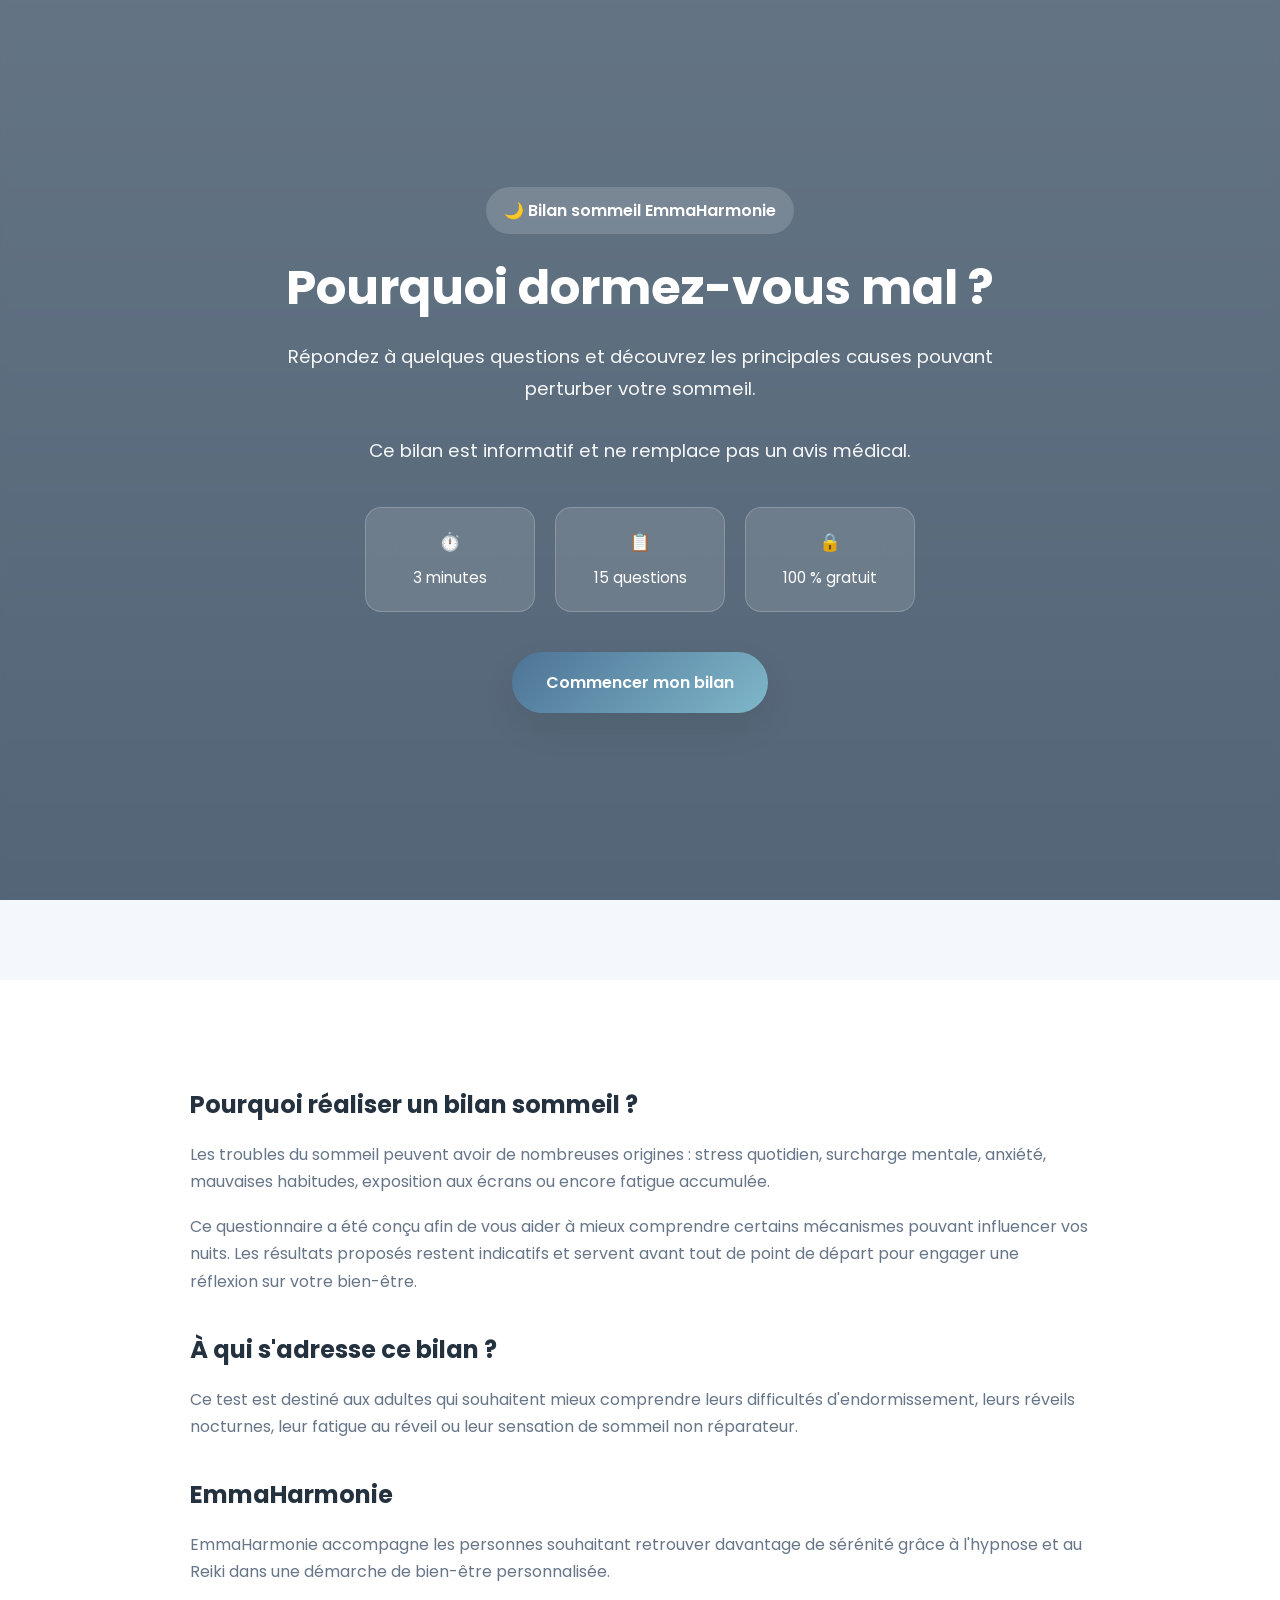
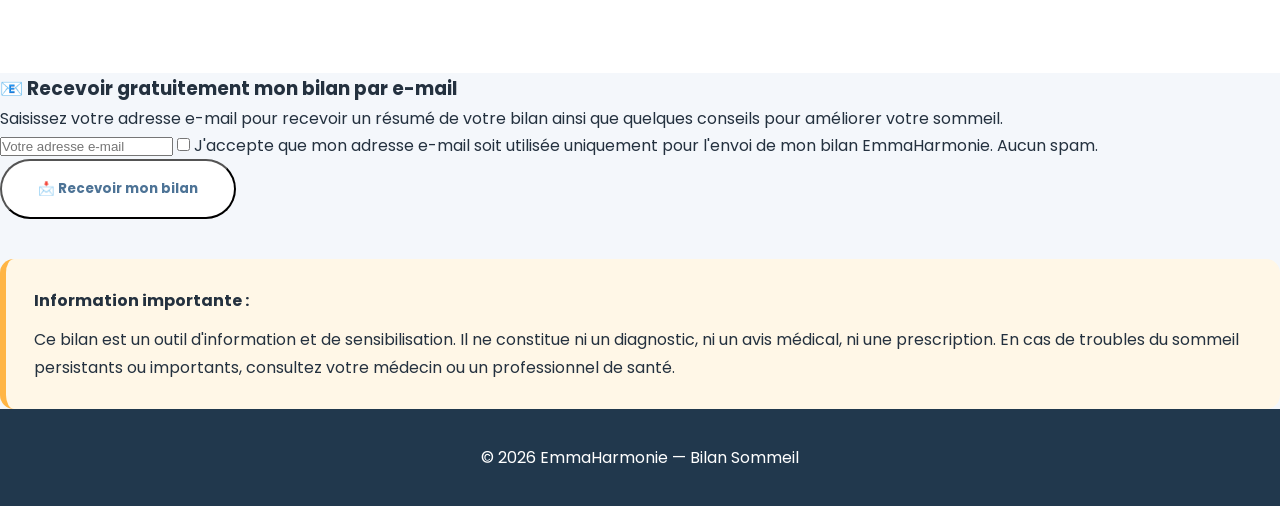
==== index.html @ 005f0a8c "Update index.html" ====
<!DOCTYPE html>
<html lang="fr">

<head>

    <meta charset="UTF-8">
    <meta name="viewport" content="width=device-width, initial-scale=1.0">

    <title>Bilan Sommeil Gratuit | Découvrez pourquoi vous dormez mal | EmmaHarmonie</title>

    <meta name="description"
        content="Faites gratuitement votre bilan sommeil EmmaHarmonie en moins de 3 minutes. Découvrez les causes probables de vos difficultés à dormir et obtenez des conseils personnalisés.">

    <meta name="robots" content="index,follow">

    <meta name="theme-color" content="#3f5c77">

    <link rel="preconnect" href="https://fonts.googleapis.com">
    <link rel="preconnect" href="https://fonts.gstatic.com" crossorigin>

    <link
        href="https://fonts.googleapis.com/css2?family=Poppins:wght@300;400;500;600;700&display=swap"
        rel="stylesheet">

    <link rel="stylesheet" href="style.css">

</head>

<body>

<header class="hero">

    <div class="hero-overlay"></div>

    <div class="hero-content">

        <span class="badge">
            🌙 Bilan sommeil EmmaHarmonie
        </span>

        <h1>
            Pourquoi dormez-vous mal ?
        </h1>

        <p class="hero-text">

            Répondez à quelques questions et découvrez les principales causes
            pouvant perturber votre sommeil.

            <br><br>

            Ce bilan est informatif et ne remplace pas un avis médical.

        </p>

        <div class="hero-infos">

            <div class="info-card">
                ⏱️
                <span>3 minutes</span>
            </div>

            <div class="info-card">
                📋
                <span>15 questions</span>
            </div>

            <div class="info-card">
                🔒
                <span>100 % gratuit</span>
            </div>

        </div>

        <button id="startBtn" class="primary-btn">
            Commencer mon bilan
        </button>

    </div>

</header>

<main>

<section id="quizSection" class="hidden">

    <div class="quiz-container">

        <div class="progress-top">

            <div class="progress-text">

                <span id="questionNumber">
                    Question 1 / 15
                </span>

                <span id="progressPercent">
                    0 %
                </span>

            </div>

            <div class="progress-bar">

                <div id="progressFill"></div>

            </div>

        </div>

        <div class="question-card">

            <h2 id="questionTitle"></h2>

            <div id="answersContainer"></div>

        </div>

        <div class="navigation">

            <button
                id="previousBtn"
                class="secondary-btn">

                ← Précédent

            </button>

            <button
                id="nextBtn"
                class="primary-btn">

                Suivant →

            </button>

        </div>

    </div>

</section>

<section
    id="resultSection"
    class="hidden">

    <div class="result-container">

        <div class="score-circle">

            <svg
                viewBox="0 0 220 220">

                <circle
                    class="bg-circle"
                    cx="110"
                    cy="110"
                    r="90">
                </circle>

                <circle
                    id="scoreCircle"
                    class="progress-circle"
                    cx="110"
                    cy="110"
                    r="90">
                </circle>

            </svg>

            <div class="score-content">

                <span id="scoreValue">
                    0%
                </span>

                <small>
                    Qualité du sommeil
                </small>

            </div>

        </div>

        <h2>
            Votre bilan personnalisé
        </h2>

        <p class="intro-result">

            D'après vos réponses, plusieurs facteurs semblent
            influencer la qualité de votre sommeil.

        </p>

        <div class="profiles" style="text-align:center;">

            <h3 class="result-title">
🧠 Votre profil principal
</h3>

<p class="result-subtitle">
Les trois facteurs ci-dessous sont ceux qui influencent le plus votre sommeil d'après vos réponses.
</p>
<div id="profileCards"></div>
            <div style="height:20px;"></div>

        </div>

        <div class="analysis">

            <h3>
                Ce que cela signifie
            </h3>

            <div id="analysisText"></div>

        </div>

        <div class="tips">

            <h3>
                Premières pistes d'amélioration
            </h3>

            <div id="tipsText"></div>

        </div>

                <div class="therapy-section">

            <div class="therapy-card">

                <h3>
                    🌿 Comment l'hypnose peut vous accompagner
                </h3>

                <p>

                    Lorsque le sommeil est perturbé par le stress, les pensées
                    envahissantes, les ruminations ou certaines habitudes de vie,
                    l'hypnose peut aider à retrouver un état de détente plus
                    profond.

                </p>

                <p>

                    Les séances visent notamment à favoriser le lâcher-prise,
                    diminuer l'hyperactivité mentale, améliorer l'endormissement
                    et retrouver un sommeil plus réparateur.

                </p>

            </div>

            <div class="therapy-card">

                <h3>
                    ✨ Comment le Reiki peut compléter cet accompagnement
                </h3>

                <p>

                    Le Reiki est une approche de relaxation qui favorise
                    l'apaisement physique et émotionnel. De nombreuses personnes
                    ressentent une profonde détente pendant ou après une séance,
                    ce qui peut contribuer à un meilleur équilibre général.

                </p>

                <p>

                    Selon votre situation, l'hypnose et le Reiki peuvent être
                    complémentaires afin d'agir sur plusieurs dimensions de votre
                    bien-être.

                </p>

            </div>

        </div>

        <div class="medical-warning">

            <strong>
                Information importante
            </strong>

            <p>

                Ce bilan est fourni à titre informatif. Il ne constitue pas un
                diagnostic médical et ne remplace pas une consultation avec un
                professionnel de santé.

            </p>

            <p>

                En cas de fatigue importante, de douleurs, de troubles du
                sommeil persistants, de somnolence inhabituelle ou de toute
                inquiétude concernant votre santé, consultez votre médecin.

            </p>

        </div>

        <div class="cta">

            <h3>
                Envie d'améliorer durablement votre sommeil ?
            </h3>

            <p>

                Votre bilan met en évidence plusieurs facteurs pouvant perturber votre sommeil. Un accompagnement personnalisé en hypnose et/ou Reiki peut vous aider à retrouver des nuits plus sereines.

            </p>

            <a
                href="https://www.planity.com/emmanuelle-luu-emmaharmonie-hypnose-reiki-77450-isles-les-villenoy"
                target="_blank"
                rel="noopener"
                class="booking-btn">

                📅 Je réserve mon accompagnement personnalisé

            </a>

        </div>

    </div>

    <div class="email-box">

    <h3>📧 Recevoir gratuitement mon bilan par e-mail</h3>

    <p>
        Recevez votre bilan personnalisé ainsi que quelques conseils pratiques.
    </p>

    <input
        type="text"
        id="userName"
        placeholder="Votre prénom (facultatif)">

    <input
        type="email"
        id="userEmail"
        placeholder="Votre adresse e-mail">

    <label class="rgpd">

        <input type="checkbox" id="rgpd">

        J'accepte de recevoir mon bilan par e-mail et j'ai pris connaissance de la politique de confidentialité.

    </label>

    <button id="emailBtn" class="booking-btn">

        📧 Recevoir mon bilan

    </button>

</div>
    
</section>

<section class="seo-content">

    <div class="seo-container">

        <h2>
            Pourquoi réaliser un bilan sommeil ?
        </h2>

        <p>

            Les troubles du sommeil peuvent avoir de nombreuses origines :
            stress quotidien, surcharge mentale, anxiété, mauvaises habitudes,
            exposition aux écrans ou encore fatigue accumulée.

        </p>

        <p>

            Ce questionnaire a été conçu afin de vous aider à mieux comprendre
            certains mécanismes pouvant influencer vos nuits. Les résultats
            proposés restent indicatifs et servent avant tout de point de départ
            pour engager une réflexion sur votre bien-être.

        </p>

        <h2>
            À qui s'adresse ce bilan ?
        </h2>

        <p>

            Ce test est destiné aux adultes qui souhaitent mieux comprendre
            leurs difficultés d'endormissement, leurs réveils nocturnes,
            leur fatigue au réveil ou leur sensation de sommeil non réparateur.

        </p>

        <h2>
            EmmaHarmonie
        </h2>

        <p>

            EmmaHarmonie accompagne les personnes souhaitant retrouver davantage
            de sérénité grâce à l'hypnose et au Reiki dans une démarche de
            bien-être personnalisée.

        </p>

    </div>

</section>

</main>


<div class="email-box">

    <h3>📧 Recevoir gratuitement mon bilan par e-mail</h3>

    <p>
        Saisissez votre adresse e-mail pour recevoir un résumé de votre bilan
        ainsi que quelques conseils pour améliorer votre sommeil.
    </p>

    <input
        type="email"
        id="email"
        placeholder="Votre adresse e-mail">

    <label class="rgpd">
        <input type="checkbox" id="consent">
        J'accepte que mon adresse e-mail soit utilisée uniquement pour
        l'envoi de mon bilan EmmaHarmonie. Aucun spam.
    </label>

    <button id="sendEmail" class="booking-btn">
        📩 Recevoir mon bilan
    </button>

    <p class="medical-warning">
        <strong>Information importante :</strong> Ce bilan est un outil
        d'information et de sensibilisation. Il ne constitue ni un diagnostic,
        ni un avis médical, ni une prescription. En cas de troubles du sommeil
        persistants ou importants, consultez votre médecin ou un professionnel
        de santé.
    </p>

</div>

    
<footer>

    <p>

        © 2026 EmmaHarmonie — Bilan Sommeil

    </p>

</footer>

<script src="script.js"></script>

</body>

</html>
---- style.css ----
/* ===================================================================
   EmmaHarmonie - Bilan Sommeil
   style.css
   =================================================================== */

:root {

    --primary: #4d7396;
    --primary-dark: #35546f;
    --secondary: #7fb7c9;
    --accent: #82c6a8;

    --background: #f4f7fb;
    --surface: #ffffff;

    --text: #24313f;
    --text-light: #667688;

    --border: #dde6ef;

    --success: #48b87a;
    --warning: #ffb545;

    --shadow: 0 15px 35px rgba(0,0,0,.08);

    --radius: 18px;

}

*{
    margin:0;
    padding:0;
    box-sizing:border-box;
}

html{

    scroll-behavior:smooth;

}

body{

    font-family:"Poppins",sans-serif;

    background:var(--background);

    color:var(--text);

    line-height:1.7;

}

img{

    max-width:100%;

}

button{

    font-family:inherit;

}

.hidden{

    display:none;

}

/* ====================================================== */

.hero{

    position:relative;

    min-height:100vh;

    display:flex;

    align-items:center;

    justify-content:center;

    padding:60px 20px;

    background:

        linear-gradient(rgba(38,60,82,.70),
        rgba(38,60,82,.78)),

        url("https://images.unsplash.com/photo-1506744038136-46273834b3fb?auto=format&fit=crop&w=1600&q=80");

    background-size:cover;

    background-position:center;

}

.hero-overlay{

    position:absolute;

    inset:0;

    backdrop-filter:blur(3px);

    pointer-events:none;

}

.hero-content{

    position:relative;

    max-width:850px;

    text-align:center;

    color:#fff;

    z-index:2;

}

.badge{

    display:inline-block;

    background:rgba(255,255,255,.16);

    padding:10px 18px;

    border-radius:999px;

    margin-bottom:25px;

    font-weight:600;

    backdrop-filter:blur(12px);

}

.hero h1{

    font-size:3rem;

    line-height:1.2;

    margin-bottom:25px;

}

.hero-text{

    font-size:1.15rem;

    opacity:.95;

    max-width:720px;

    margin:auto;

}

.hero-infos{

    display:flex;

    justify-content:center;

    gap:20px;

    flex-wrap:wrap;

    margin:40px 0;

}

.info-card{

    width:170px;

    background:rgba(255,255,255,.12);

    border:1px solid rgba(255,255,255,.2);

    border-radius:16px;

    padding:20px;

    backdrop-filter:blur(15px);

    font-size:1.1rem;

}

.info-card span{

    display:block;

    margin-top:8px;

    font-size:.95rem;

}

/* ====================================================== */

.primary-btn{

    background:linear-gradient(
        135deg,
        var(--primary),
        var(--secondary)
    );

    color:#fff;

    border:none;

    border-radius:999px;

    padding:18px 34px;

    cursor:pointer;

    font-size:1rem;

    font-weight:600;

    transition:.25s;

    box-shadow:var(--shadow);

}

.primary-btn:hover{

    transform:translateY(-3px);

}

.secondary-btn{

    background:#fff;

    border:1px solid var(--border);

    border-radius:999px;

    padding:16px 30px;

    cursor:pointer;

    font-weight:600;

}

.secondary-btn:hover{

    background:#f8fbff;

}

/* ====================================================== */

.quiz-container{

    max-width:900px;

    margin:60px auto;

    padding:20px;

}

.progress-top{

    margin-bottom:35px;

}

.progress-text{

    display:flex;

    justify-content:space-between;

    margin-bottom:12px;

    font-weight:600;

}

.progress-bar{

    height:14px;

    background:#e7edf5;

    border-radius:999px;

    overflow:hidden;

}

#progressFill{

    height:100%;

    width:0;

    background:linear-gradient(
        90deg,
        var(--primary),
        var(--accent)
    );

    transition:.35s;

}

.question-card{

    background:var(--surface);

    border-radius:var(--radius);

    padding:45px;

    box-shadow:var(--shadow);

}

.question-card h2{

    margin-bottom:35px;

    font-size:1.6rem;

}

#answersContainer{

    display:grid;

    gap:16px;

}

.answer{

    border:2px solid var(--border);

    border-radius:16px;

    padding:18px;

    cursor:pointer;

    transition:.25s;

    background:#fff;

}

.answer:hover{

    border-color:var(--primary);

    transform:translateY(-2px);

}

.answer.selected{

    background:#eef6fb;

    border-color:var(--primary);

}

.navigation{

    display:flex;

    justify-content:space-between;

    margin-top:35px;

}

/* ====================================================== */
/* RESULTATS */
/* ====================================================== */

.result-container{

    max-width:1000px;

    margin:70px auto;

    padding:20px;

}

.score-circle{

    width:260px;

    margin:0 auto 40px;

    position:relative;

}

.score-circle svg{

    width:260px;

    height:260px;

    transform:rotate(-90deg);

}

.bg-circle{

    fill:none;

    stroke:#e8edf3;

    stroke-width:16;

}

.progress-circle{

    fill:none;

    stroke:var(--success);

    stroke-width:16;

    stroke-linecap:round;

    stroke-dasharray:565;

    stroke-dashoffset:565;

    transition:stroke-dashoffset 1.2s ease;

}

.score-content{

    position:absolute;

    inset:0;

    display:flex;

    flex-direction:column;

    align-items:center;

    justify-content:center;

}

.score-content span{

    font-size:3rem;

    font-weight:700;

    color:var(--primary);

}

.score-content small{

    color:var(--text-light);

    font-size:1rem;

}

.result-container h2{

    text-align:center;

    margin-bottom:15px;

}

.intro-result{

    text-align:center;

    max-width:700px;

    margin:0 auto 45px;

    color:var(--text-light);

}

.profiles{

    margin-top:30px;

}

#profileCards{

    display:grid;

    grid-template-columns:repeat(auto-fit,minmax(220px,1fr));

    gap:20px;

    margin-top:25px;

}

.profile-card{

    background:#fff;

    border-radius:18px;

    padding:25px;

    box-shadow:var(--shadow);

    border-top:6px solid var(--primary);

}

.profile-card h4{

    margin-bottom:10px;

}

.profile-percent{

    margin-top:12px;

    font-weight:700;

    color:var(--primary);

}

.analysis,
.tips{

    margin-top:50px;

    background:#fff;

    padding:35px;

    border-radius:18px;

    box-shadow:var(--shadow);

}

.analysis h3,
.tips h3{

    margin-bottom:18px;

}

.analysis p,
.tips p{

    margin-bottom:16px;

}

/* ====================================================== */
/* HYPNOSE / REIKI */
/* ====================================================== */

.therapy-section{

    display:grid;

    grid-template-columns:repeat(auto-fit,minmax(320px,1fr));

    gap:25px;

    margin-top:45px;

}

.therapy-card{

    background:#fff;

    padding:35px;

    border-radius:18px;

    box-shadow:var(--shadow);

}

.therapy-card h3{

    margin-bottom:18px;

}

.therapy-card p{

    margin-bottom:14px;

}

/* ====================================================== */

.medical-warning{

    margin-top:40px;

    background:#fff7e7;

    border-left:6px solid var(--warning);

    padding:28px;

    border-radius:14px;

}

.medical-warning strong{

    display:block;

    margin-bottom:12px;

}

.medical-warning p{

    margin-bottom:12px;

}

/* ====================================================== */

.cta{

    text-align:center;

    margin-top:55px;

    padding:55px 30px;

    background:linear-gradient(
        135deg,
        var(--primary),
        var(--secondary)
    );

    color:#fff;

    border-radius:22px;

}

.cta h3{

    font-size:2rem;

    margin-bottom:15px;

}

.cta p{

    max-width:700px;

    margin:0 auto 30px;

}

.booking-btn{

    display:inline-block;

    padding:18px 36px;

    background:#fff;

    color:var(--primary);

    text-decoration:none;

    border-radius:999px;

    font-weight:700;

    transition:all .30s ease;

}

.booking-btn:hover{

    transform:translateY(-4px) scale(1.03);

box-shadow:0 18px 35px rgba(0,0,0,.18);
}

/* ====================================================== */
/* SEO */
/* ====================================================== */

.seo-content{

    margin-top:80px;

    padding:70px 20px;

    background:#fff;

}

.seo-container{

    max-width:900px;

    margin:auto;

}

.seo-container h2{

    margin:35px 0 15px;

}

.seo-container p{

    margin-bottom:18px;

    color:var(--text-light);

}

/* ====================================================== */

footer{

    background:#21384d;

    color:#fff;

    text-align:center;

    padding:35px 20px;

}

/* ====================================================== */
/* RESPONSIVE */
/* ====================================================== */
/* ====================================================== */
/* Barre de progression des profils */
/* ====================================================== */

.progress-profile{

    width:100%;
    height:10px;
    background:#e7edf5;
    border-radius:999px;
    overflow:hidden;
    margin-top:12px;

}

.progress-profile-fill{

    height:100%;
    background:linear-gradient(
        90deg,
        #4d7396,
        #82c6a8
    );

    border-radius:999px;
    transition:width .8s ease;

}

@media(max-width:900px){
@media(max-width:900px){

    .hero h1{

        font-size:2.2rem;

    }

    .question-card{

        padding:30px;

    }

    .score-circle{

        width:210px;

    }

    .score-circle svg{

        width:210px;
        height:210px;

    }

}

@media(max-width:600px){

    .hero{

        padding:40px 18px;

    }

    .hero-text{

        font-size:1rem;

    }

    .hero-infos{

        flex-direction:column;

        align-items:center;

    }

    .info-card{

        width:100%;

        max-width:260px;

    }

    .navigation{

        flex-direction:column;

        gap:15px;

    }

    .navigation button{

        width:100%;

    }

    .question-card{

        padding:24px;

    }

    .question-card h2{

        font-size:1.3rem;

    }

    .analysis,
    .tips,
    .therapy-card{

        padding:25px;

    }

    .cta{

        padding:40px 22px;

    }

    .cta h3{

        font-size:1.6rem;

    }

}

   .result-title{
    text-align:center;
    font-size:2rem;
    margin-bottom:20px;
    color:#35546f;
    font-weight:700;
}

.result-subtitle{
    text-align:center;
    max-width:700px;
    margin:0 auto 35px;
    color:#667085;
    font-size:1.05rem;
       line-height:1.7;
   }
   .email-box{
    max-width:900px;
    margin:70px auto;
    padding:40px;
    background:#ffffff;
    border-radius:24px;
    box-shadow:0 15px 45px rgba(0,0,0,.08);
}

.email-box h3{
    text-align:center;
    color:#35546f;
    margin-bottom:15px;
    font-size:2rem;
}

.email-box p{
    text-align:center;
    color:#667085;
    margin-bottom:30px;
    line-height:1.7;
}

.email-box input[type="text"],
.email-box input[type="email"]{
    width:100%;
    padding:16px;
    margin-bottom:18px;
    border:1px solid #d7dee8;
    border-radius:12px;
    font-size:16px;
    box-sizing:border-box;
}

.rgpd{
    display:flex;
    align-items:flex-start;
    gap:12px;
    margin:25px 0;
    font-size:14px;
    color:#667085;
    line-height:1.5;
}

.rgpd input{
    margin-top:4px;
    width:auto;
    flex-shrink:0;
}

.email-box button{
    display:block;
    width:100%;
    max-width:340px;
    margin:35px auto 0;
}

.medical-warning{
    margin-top:35px;
    padding:20px;
    border-left:5px solid #e4b363;
    background:#fff8ef;
    border-radius:12px;
    font-size:.95rem;
    line-height:1.7;
}
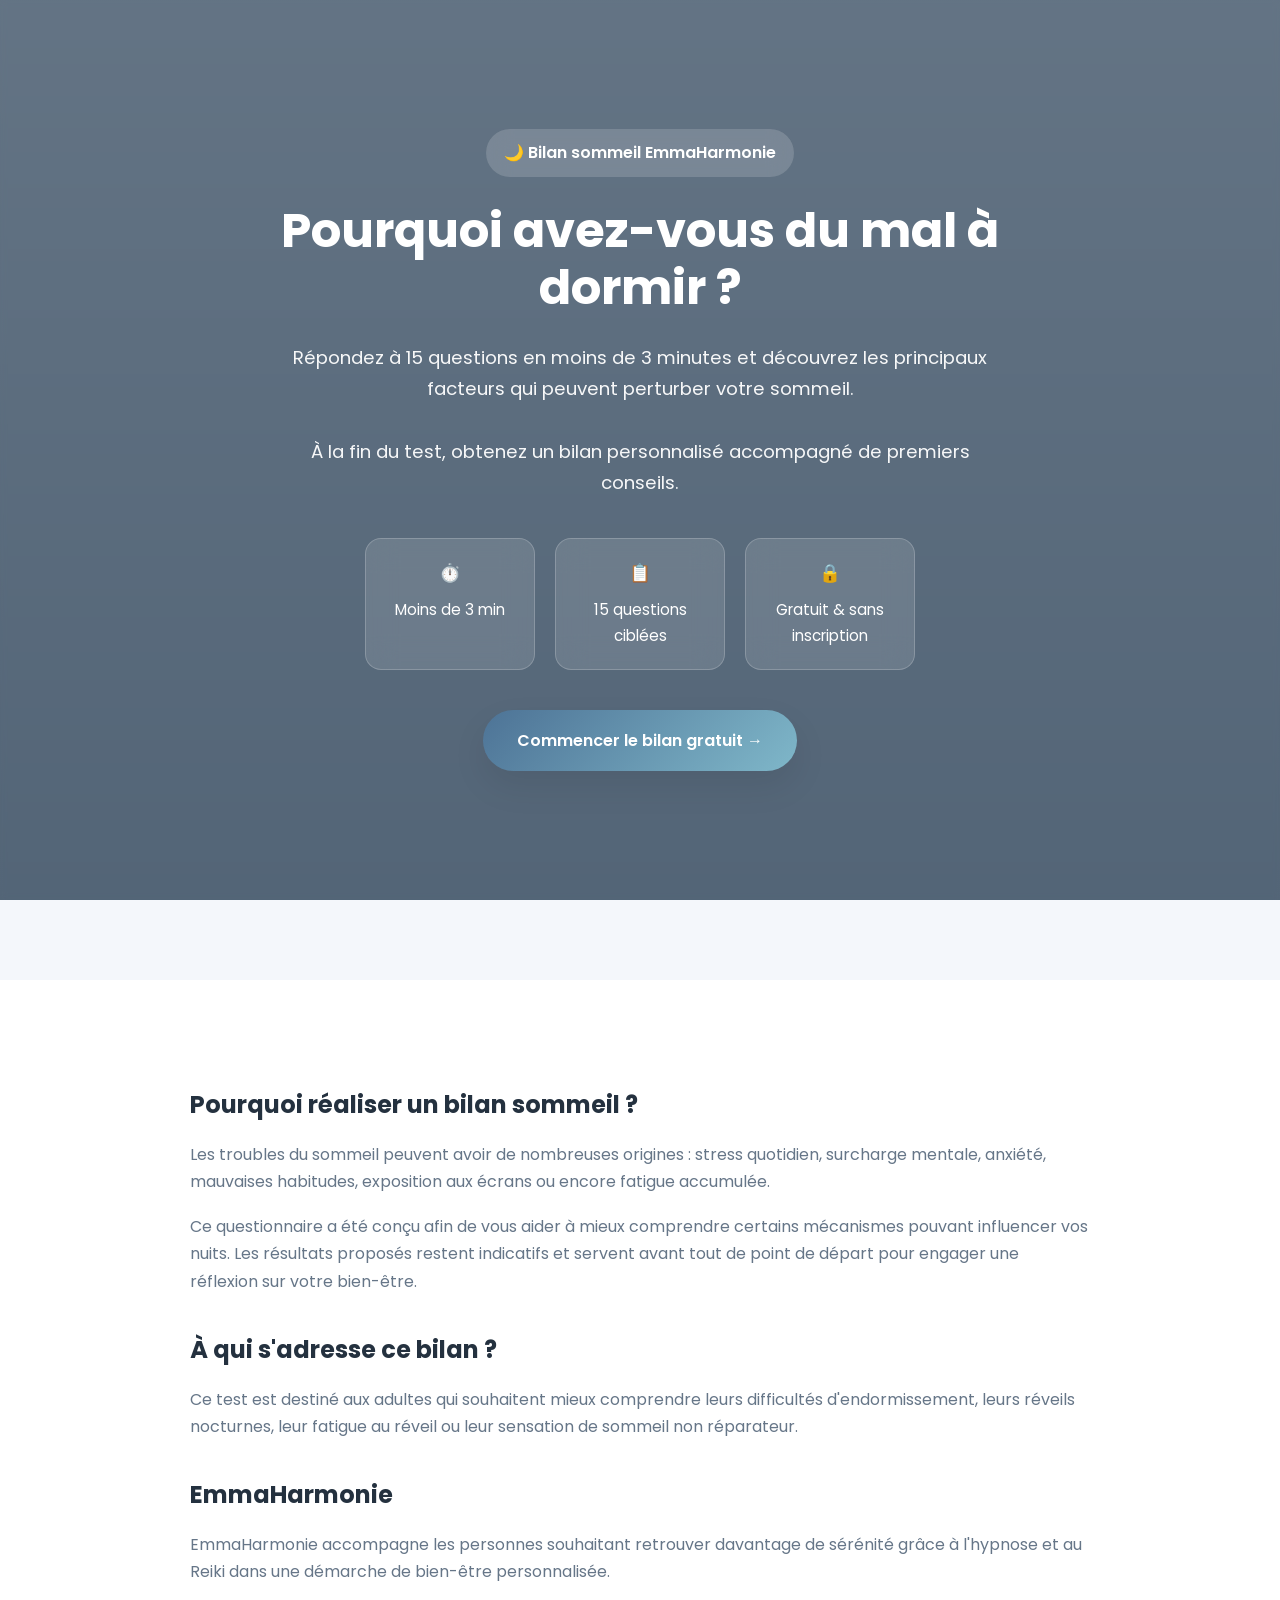
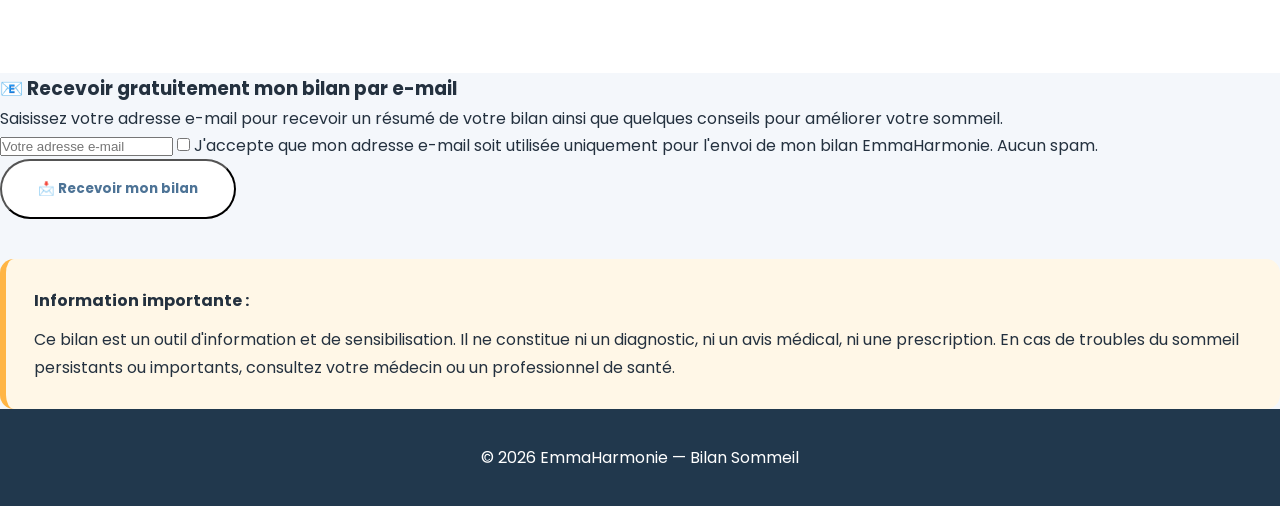
==== commit 623e44dd: "Update index.html" ====
--- a/index.html
+++ b/index.html
@@ -39,41 +39,39 @@
         </span>
 
         <h1>
-            Pourquoi dormez-vous mal ?
+            Pourquoi avez-vous du mal à dormir ?
         </h1>
 
         <p class="hero-text">
 
-            Répondez à quelques questions et découvrez les principales causes
-            pouvant perturber votre sommeil.
-
-            <br><br>
-
-            Ce bilan est informatif et ne remplace pas un avis médical.
-
+            Répondez à 15 questions en moins de 3 minutes et découvrez les principaux facteurs qui peuvent perturber votre sommeil.
+
+<br><br>
+
+À la fin du test, obtenez un bilan personnalisé accompagné de premiers conseils.
         </p>
 
         <div class="hero-infos">
 
             <div class="info-card">
                 ⏱️
-                <span>3 minutes</span>
+                <span>Moins de 3 min</span>
             </div>
 
             <div class="info-card">
                 📋
-                <span>15 questions</span>
+                <span>15 questions ciblées</span>
             </div>
 
             <div class="info-card">
                 🔒
-                <span>100 % gratuit</span>
+                <span>Gratuit & sans inscription</span>
             </div>
 
         </div>
 
         <button id="startBtn" class="primary-btn">
-            Commencer mon bilan
+            Commencer le bilan gratuit →
         </button>
 
     </div>
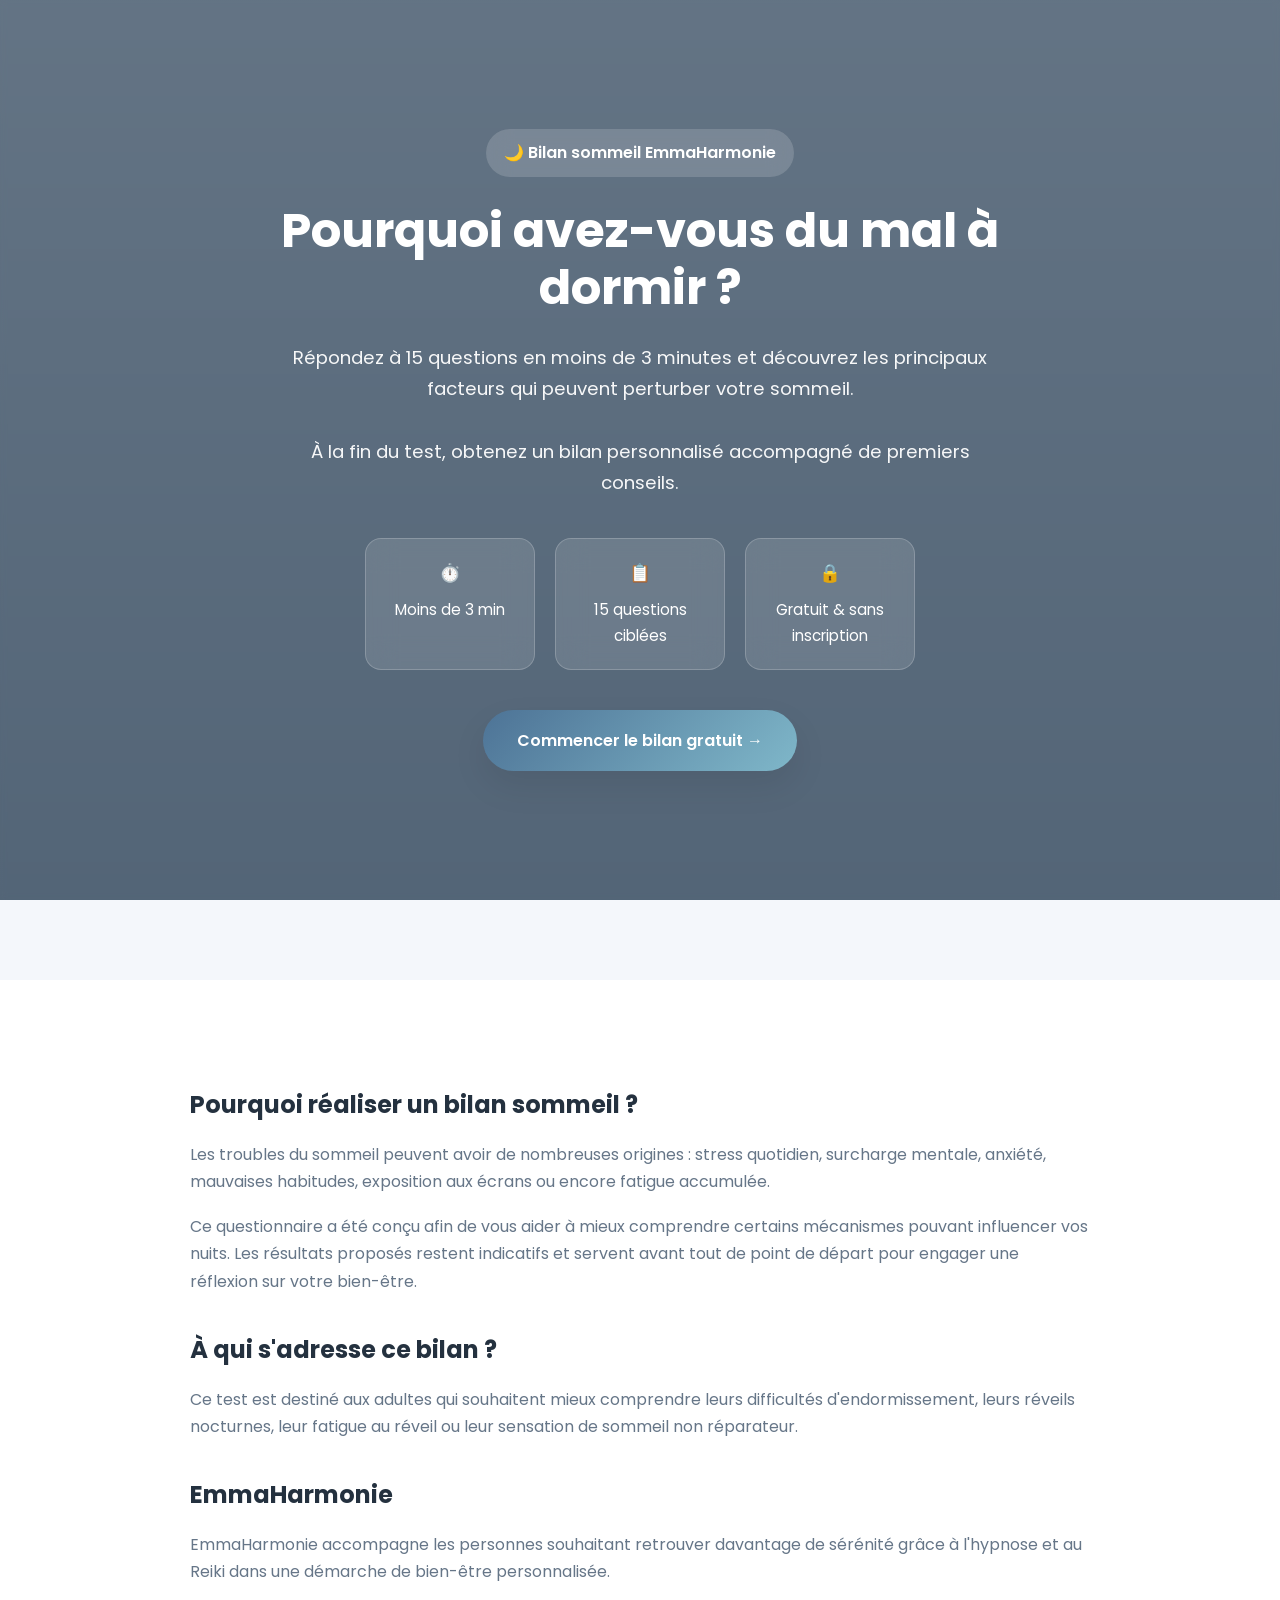
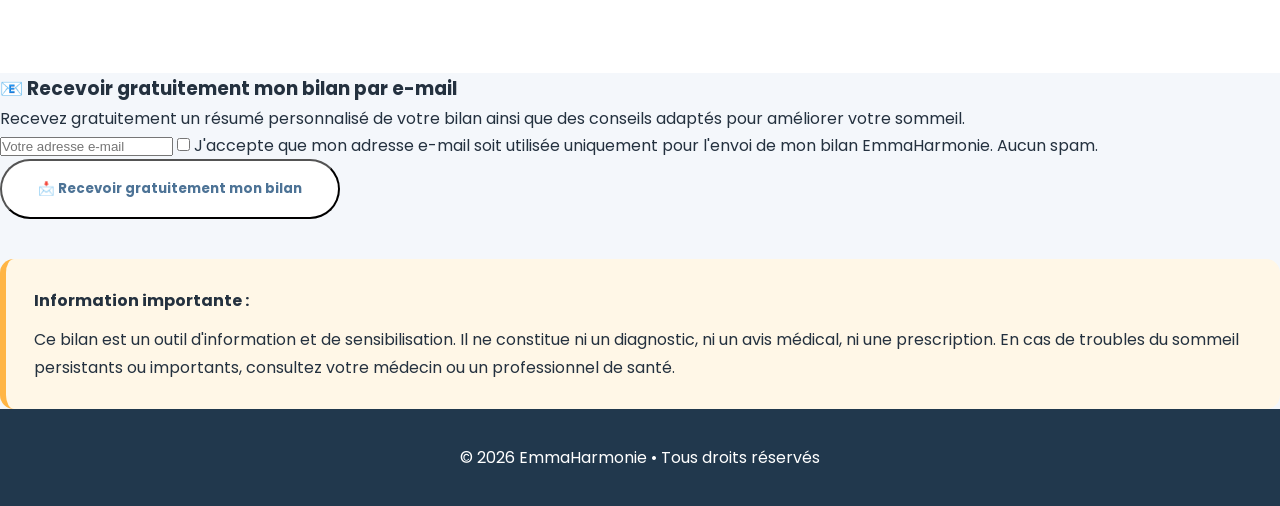
==== commit 3397e800: "Update index.html" ====
--- a/index.html
+++ b/index.html
@@ -426,8 +426,8 @@
     <h3>📧 Recevoir gratuitement mon bilan par e-mail</h3>
 
     <p>
-        Saisissez votre adresse e-mail pour recevoir un résumé de votre bilan
-        ainsi que quelques conseils pour améliorer votre sommeil.
+        Recevez gratuitement un résumé personnalisé de votre bilan 
+        ainsi que des conseils adaptés pour améliorer votre sommeil.
     </p>
 
     <input
@@ -442,7 +442,7 @@
     </label>
 
     <button id="sendEmail" class="booking-btn">
-        📩 Recevoir mon bilan
+        📩 Recevoir gratuitement mon bilan
     </button>
 
     <p class="medical-warning">
@@ -460,7 +460,7 @@
 
     <p>
 
-        © 2026 EmmaHarmonie — Bilan Sommeil
+        © 2026 EmmaHarmonie • Tous droits réservés
 
     </p>
 
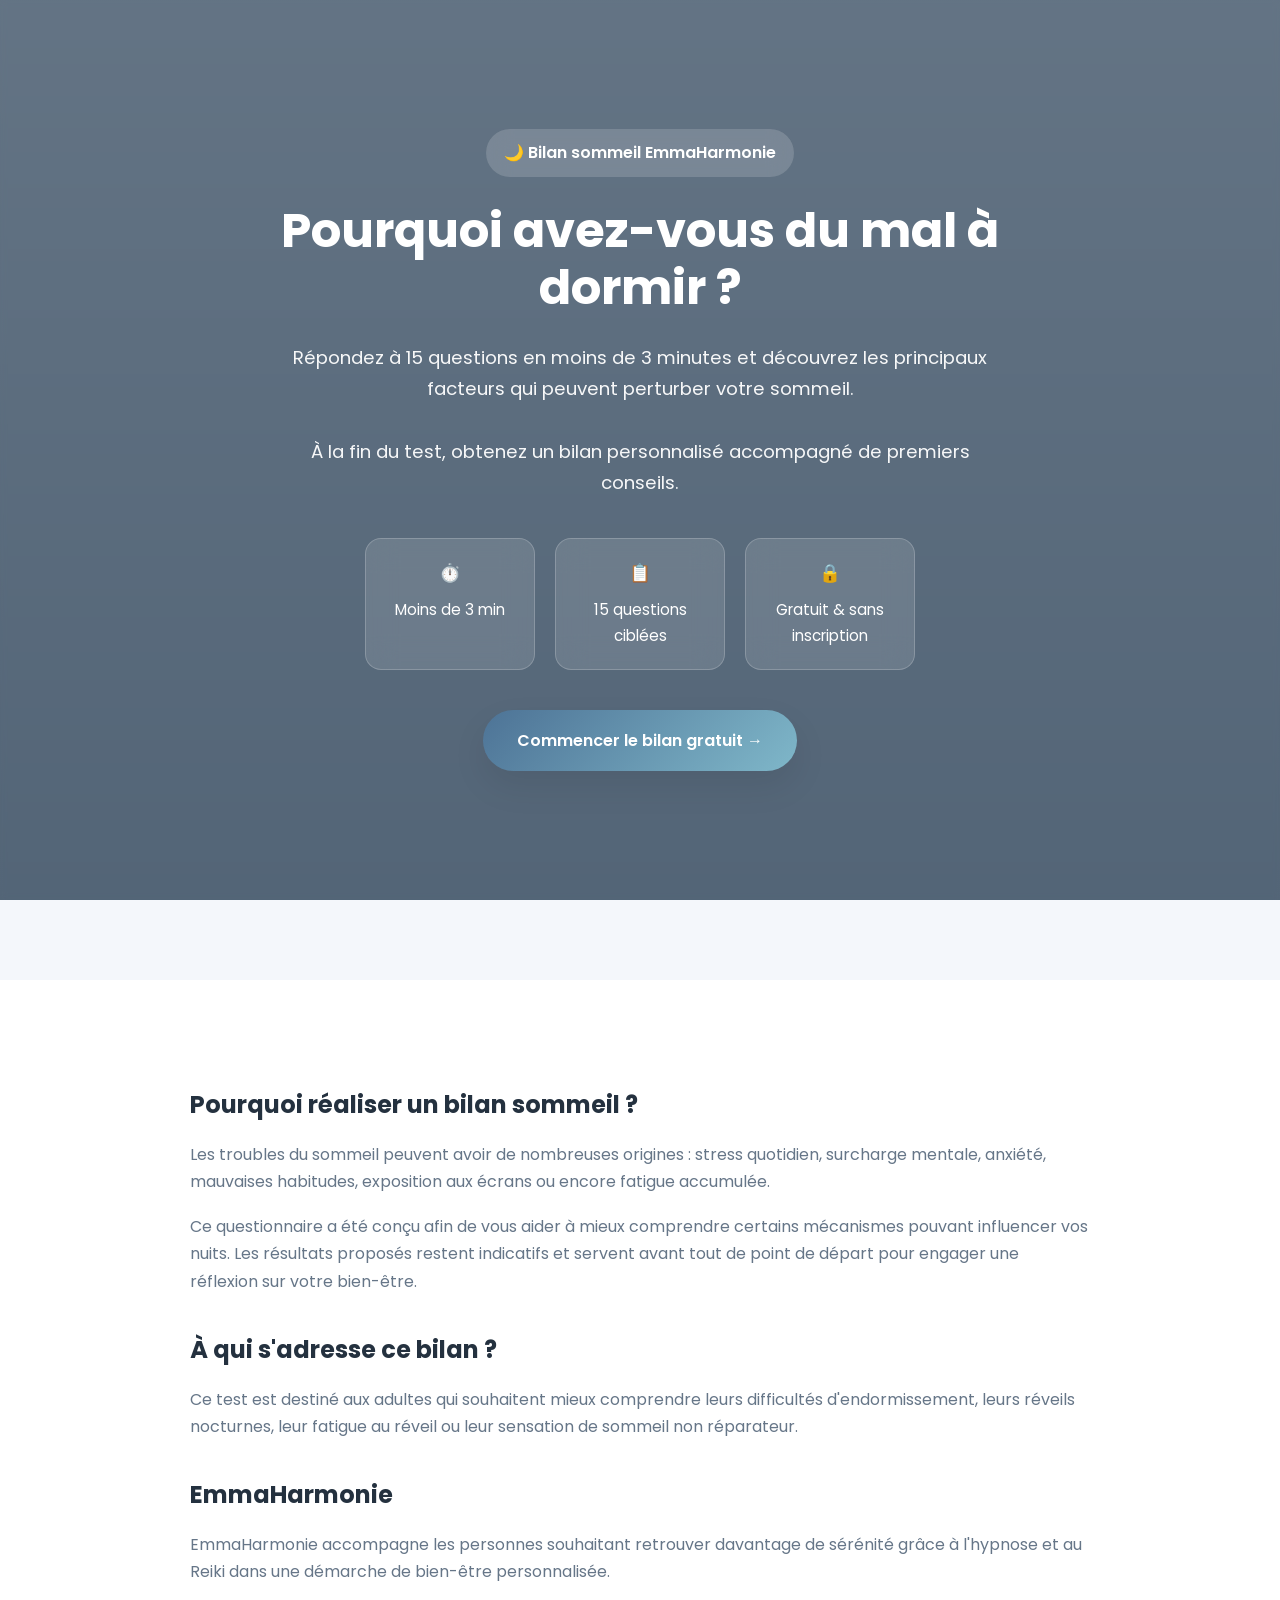
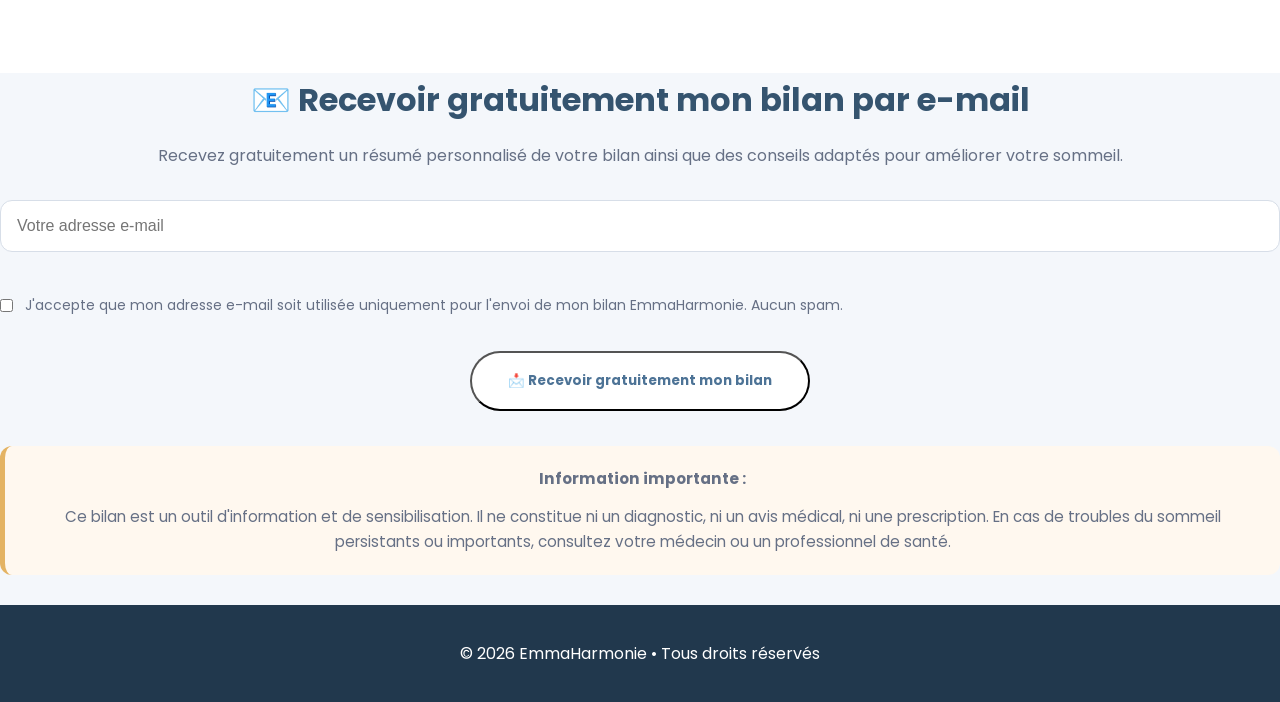
==== commit 53d3fdaa: "Update index.html" ====
--- a/index.html
+++ b/index.html
@@ -329,40 +329,7 @@
 
     </div>
 
-    <div class="email-box">
-
-    <h3>📧 Recevoir gratuitement mon bilan par e-mail</h3>
-
-    <p>
-        Recevez votre bilan personnalisé ainsi que quelques conseils pratiques.
-    </p>
-
-    <input
-        type="text"
-        id="userName"
-        placeholder="Votre prénom (facultatif)">
-
-    <input
-        type="email"
-        id="userEmail"
-        placeholder="Votre adresse e-mail">
-
-    <label class="rgpd">
-
-        <input type="checkbox" id="rgpd">
-
-        J'accepte de recevoir mon bilan par e-mail et j'ai pris connaissance de la politique de confidentialité.
-
-    </label>
-
-    <button id="emailBtn" class="booking-btn">
-
-        📧 Recevoir mon bilan
-
-    </button>
-
-</div>
-    
+        
 </section>
 
 <section class="seo-content">
--- a/style.css
+++ b/style.css
@@ -237,9 +237,8 @@
 }
 
 .primary-btn:hover{
-
     transform:translateY(-3px);
-
+    box-shadow:0 18px 40px rgba(0,0,0,.18);
 }
 
 .secondary-btn{
@@ -328,7 +327,7 @@
 
     border-radius:var(--radius);
 
-    padding:45px;
+    padding:40px;
 
     box-shadow:var(--shadow);
 
@@ -488,7 +487,6 @@
 
 }
 
-.result-container h2{
 
     text-align:center;
 
@@ -628,31 +626,22 @@
 /* ====================================================== */
 
 .medical-warning{
-
     margin-top:40px;
-
-    background:#fff7e7;
-
-    border-left:6px solid var(--warning);
-
     padding:28px;
-
+    background:#fff8ef;
+    border-left:6px solid #e4b363;
     border-radius:14px;
-
+    font-size:.95rem;
+    line-height:1.7;
 }
 
 .medical-warning strong{
-
     display:block;
-
     margin-bottom:12px;
-
 }
 
 .medical-warning p{
-
     margin-bottom:12px;
-
 }
 
 /* ====================================================== */
@@ -803,7 +792,7 @@
 }
 
 @media(max-width:900px){
-@media(max-width:900px){
+
 
     .hero h1{
 
@@ -918,7 +907,6 @@
     font-weight:700;
 }
 
-.result-subtitle{
     text-align:center;
     max-width:700px;
     margin:0 auto 35px;
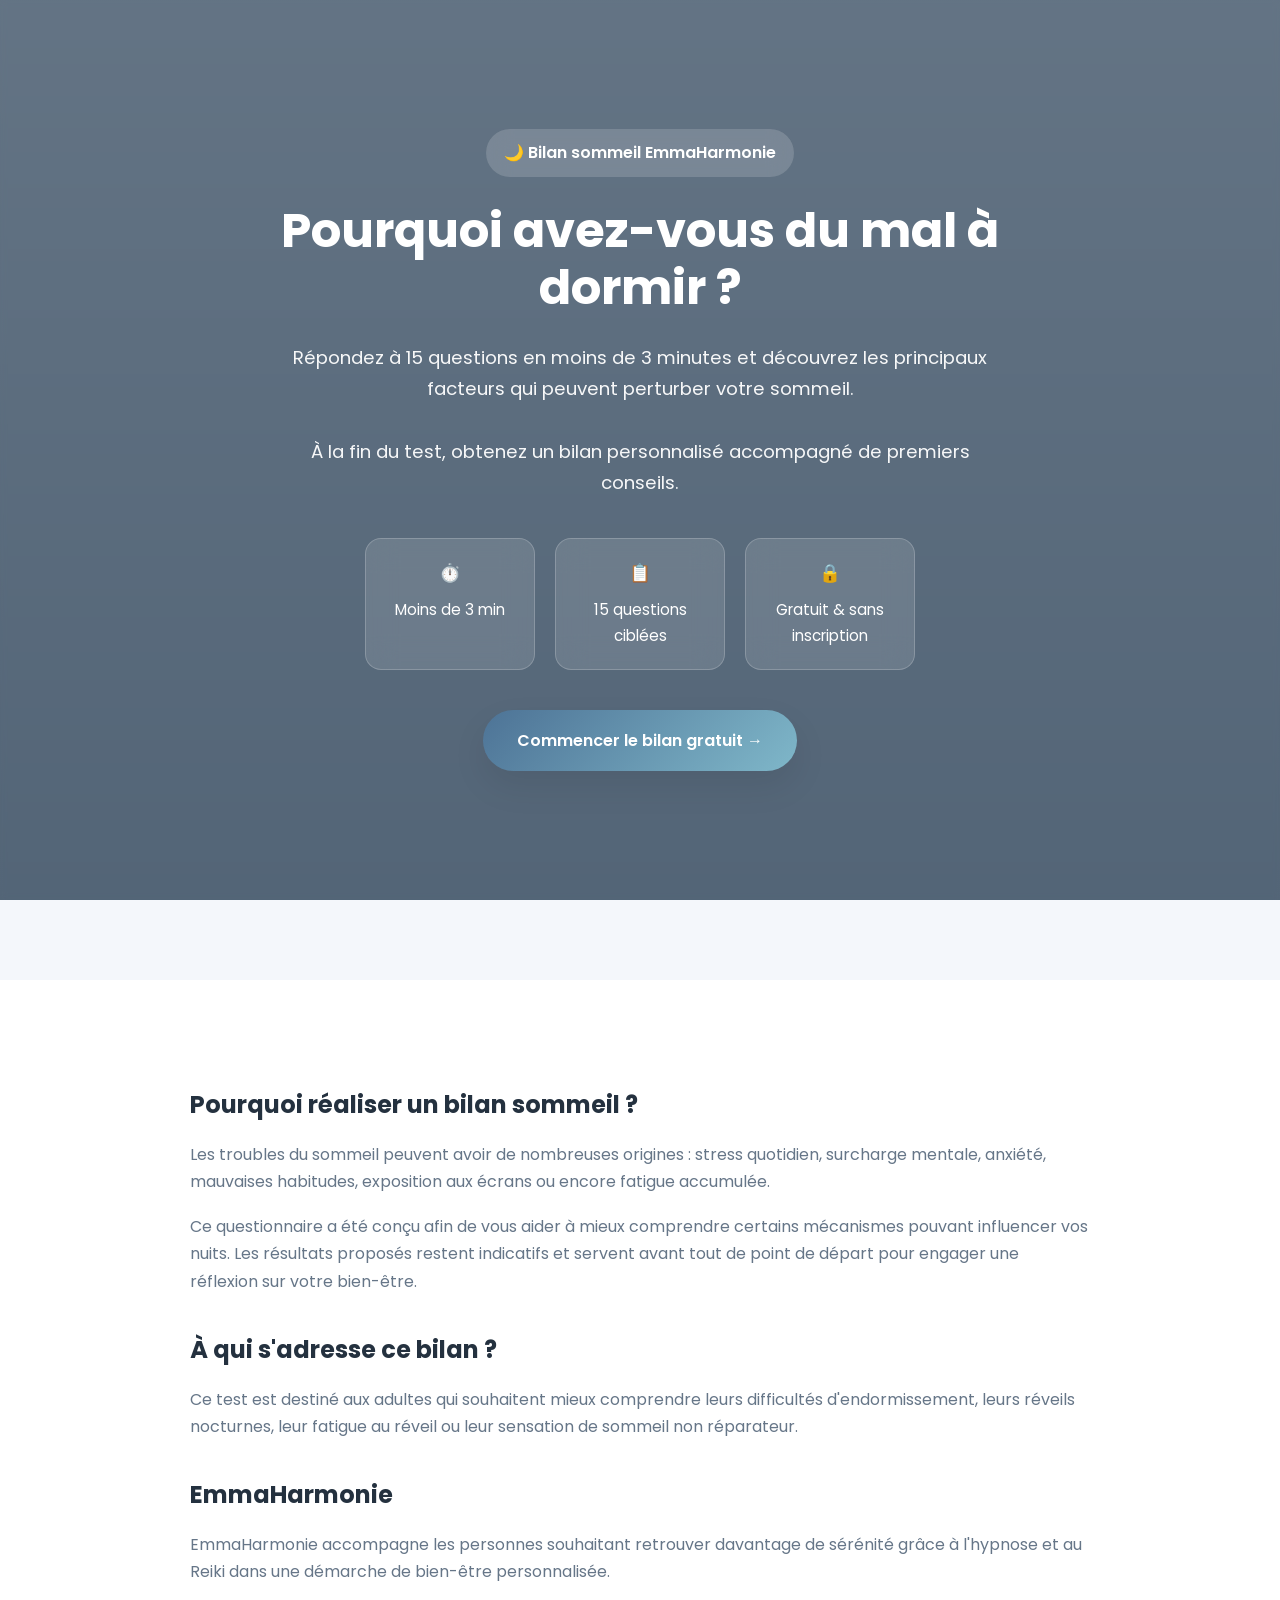
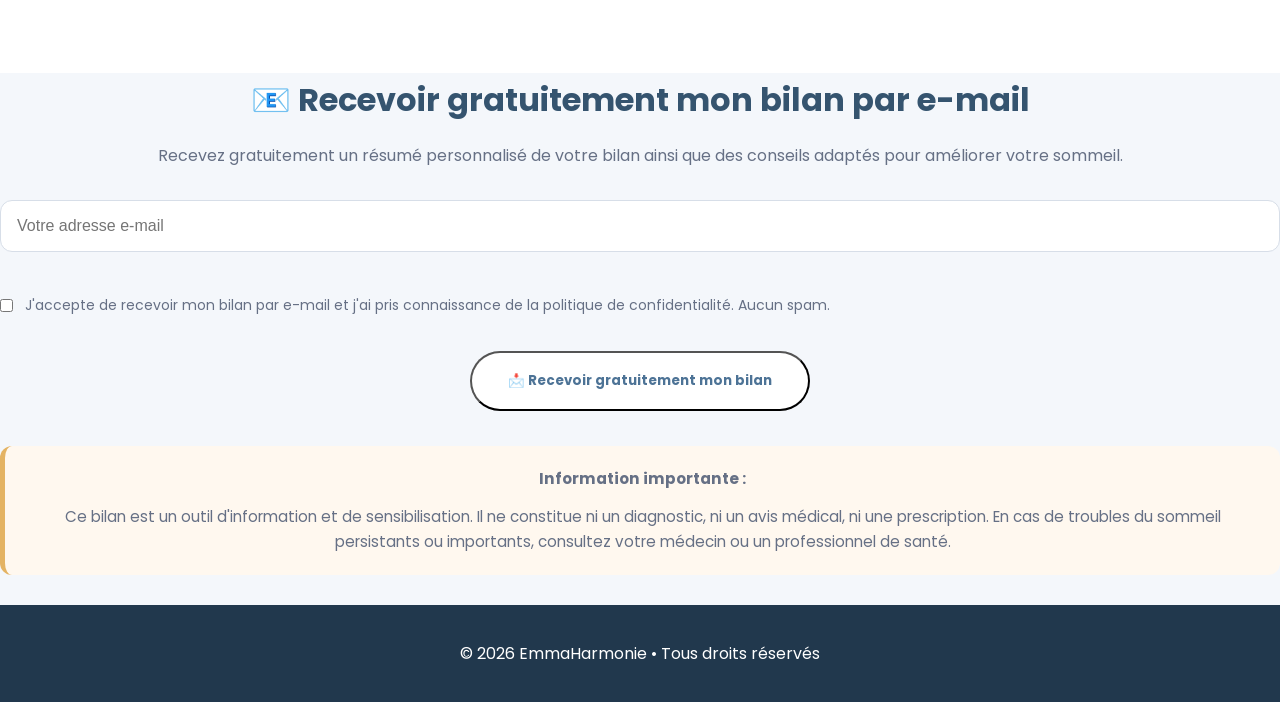
==== commit c426436f: "Update index.html" ====
--- a/index.html
+++ b/index.html
@@ -404,8 +404,9 @@
 
     <label class="rgpd">
         <input type="checkbox" id="consent">
-        J'accepte que mon adresse e-mail soit utilisée uniquement pour
-        l'envoi de mon bilan EmmaHarmonie. Aucun spam.
+        
+        J'accepte de recevoir mon bilan par e-mail et j'ai pris connaissance de la politique de confidentialité. Aucun spam.
+        
     </label>
 
     <button id="sendEmail" class="booking-btn">
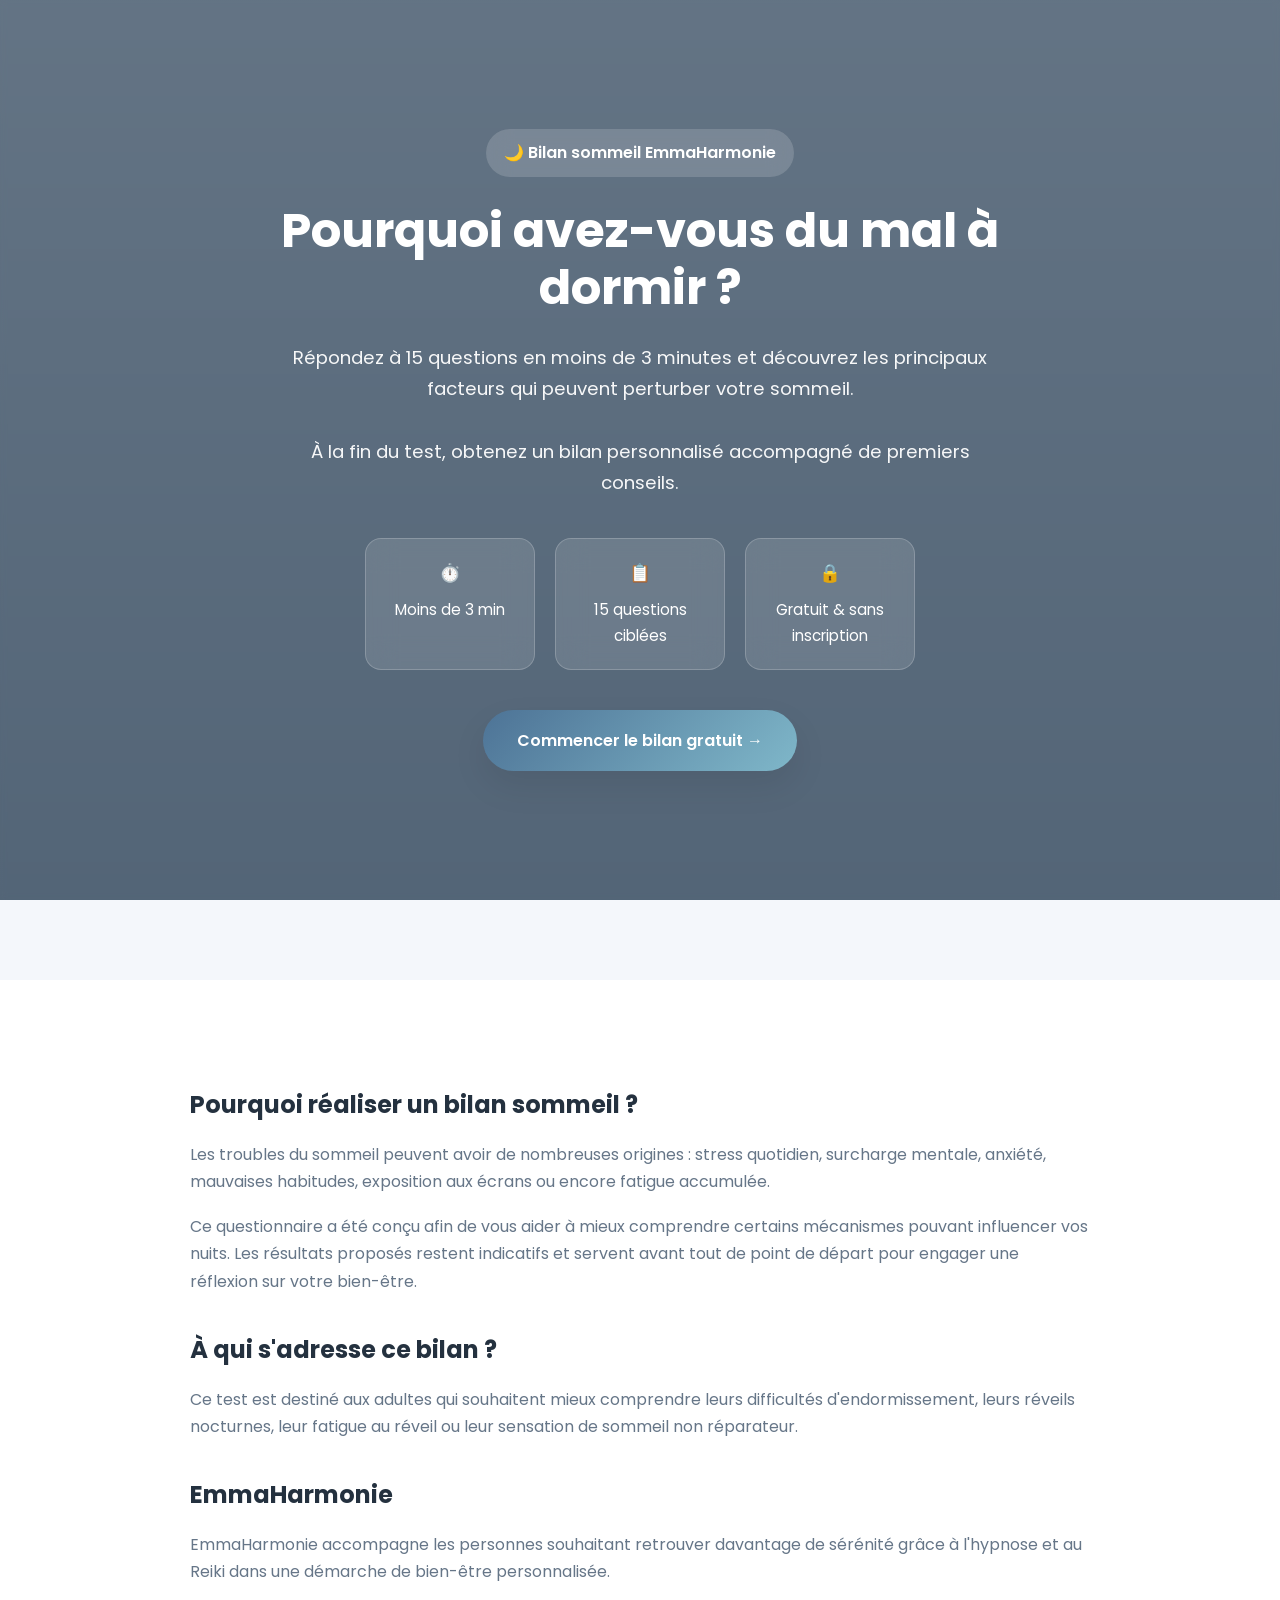
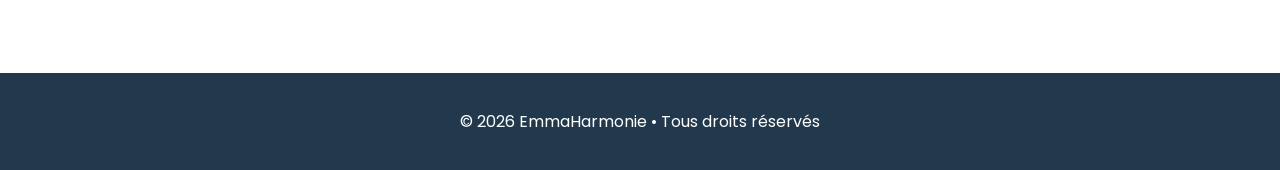
==== commit d7a27168: "Update index.html" ====
--- a/index.html
+++ b/index.html
@@ -180,18 +180,7 @@
 
         </div>
 
-        <h2>
-            Votre bilan personnalisé
-        </h2>
-
-        <p class="intro-result">
-
-            D'après vos réponses, plusieurs facteurs semblent
-            influencer la qualité de votre sommeil.
-
-        </p>
-
-        <div class="profiles" style="text-align:center;">
+                <div class="profiles" style="text-align:center;">
 
             <h3 class="result-title">
 🧠 Votre profil principal
@@ -387,51 +376,14 @@
 
 </main>
 
-
-<div class="email-box">
-
-    <h3>📧 Recevoir gratuitement mon bilan par e-mail</h3>
+<footer>
 
     <p>
-        Recevez gratuitement un résumé personnalisé de votre bilan 
-        ainsi que des conseils adaptés pour améliorer votre sommeil.
+
+        © 2026 EmmaHarmonie • Tous droits réservés
+
     </p>
 
-    <input
-        type="email"
-        id="email"
-        placeholder="Votre adresse e-mail">
-
-    <label class="rgpd">
-        <input type="checkbox" id="consent">
-        
-        J'accepte de recevoir mon bilan par e-mail et j'ai pris connaissance de la politique de confidentialité. Aucun spam.
-        
-    </label>
-
-    <button id="sendEmail" class="booking-btn">
-        📩 Recevoir gratuitement mon bilan
-    </button>
-
-    <p class="medical-warning">
-        <strong>Information importante :</strong> Ce bilan est un outil
-        d'information et de sensibilisation. Il ne constitue ni un diagnostic,
-        ni un avis médical, ni une prescription. En cas de troubles du sommeil
-        persistants ou importants, consultez votre médecin ou un professionnel
-        de santé.
-    </p>
-
-</div>
-
-    
-<footer>
-
-    <p>
-
-        © 2026 EmmaHarmonie • Tous droits réservés
-
-    </p>
-
 </footer>
 
 <script src="script.js"></script>
